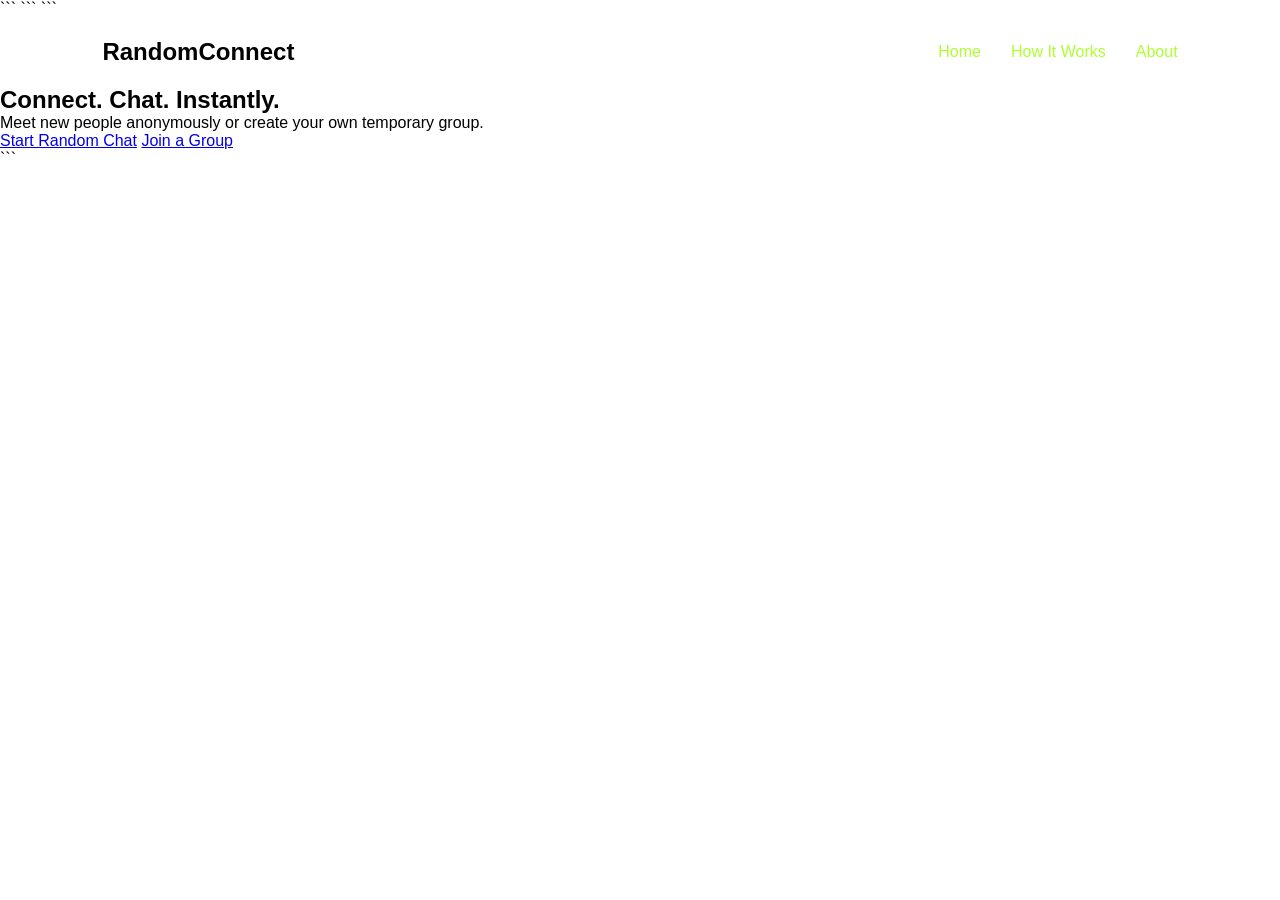
==== index.html @ 2198fdee "Add landing page structure" ====
<!DOCTYPE html>

<html lang="en">
<head>
    <meta charset="UTF-8">
    <meta name="viewport" content="width=device-width, initial-scale=1.0">

```
<title>RandomConnect</title>

<link rel="stylesheet" href="style.css">
```

</head>

<body>

```
<header>
    <nav>
        <div class="logo">RandomConnect</div>

        <ul>
            <li><a href="#">Home</a></li>
            <li><a href="#">How It Works</a></li>
            <li><a href="#">About</a></li>
        </ul>
    </nav>
</header>

<main>
    <section class="hero">
        <div class="hero-content">
            <h1>Connect. Chat. Instantly.</h1>

            <p>
                Meet new people anonymously or create your own temporary group.
            </p>

            <div class="hero-buttons">
                <a href="#" class="btn">Start Random Chat</a>
                <a href="#" class="btn primary">Join a Group</a>
            </div>
        </div>
    </section>
</main>

<script src="script.js"></script>
```

</body>
</html>
---- style.css ----
*{
    margin: 0;
    padding: 0;
    box-sizing: border-box;
}

body{
    font-family: Arial, sans-serif;
}

nav {
    display: flex;
    justify-content: space-between;
    align-items: center;
    padding: 20px 8%;
}

nav ul {
    display: flex;
    list-style: none;
    gap: 30px;
}
nav ul li a {
    text-decoration: none;
    color: greenyellow;
}

.logo {
    font-size: 24px;
    font-weight: bold;
}
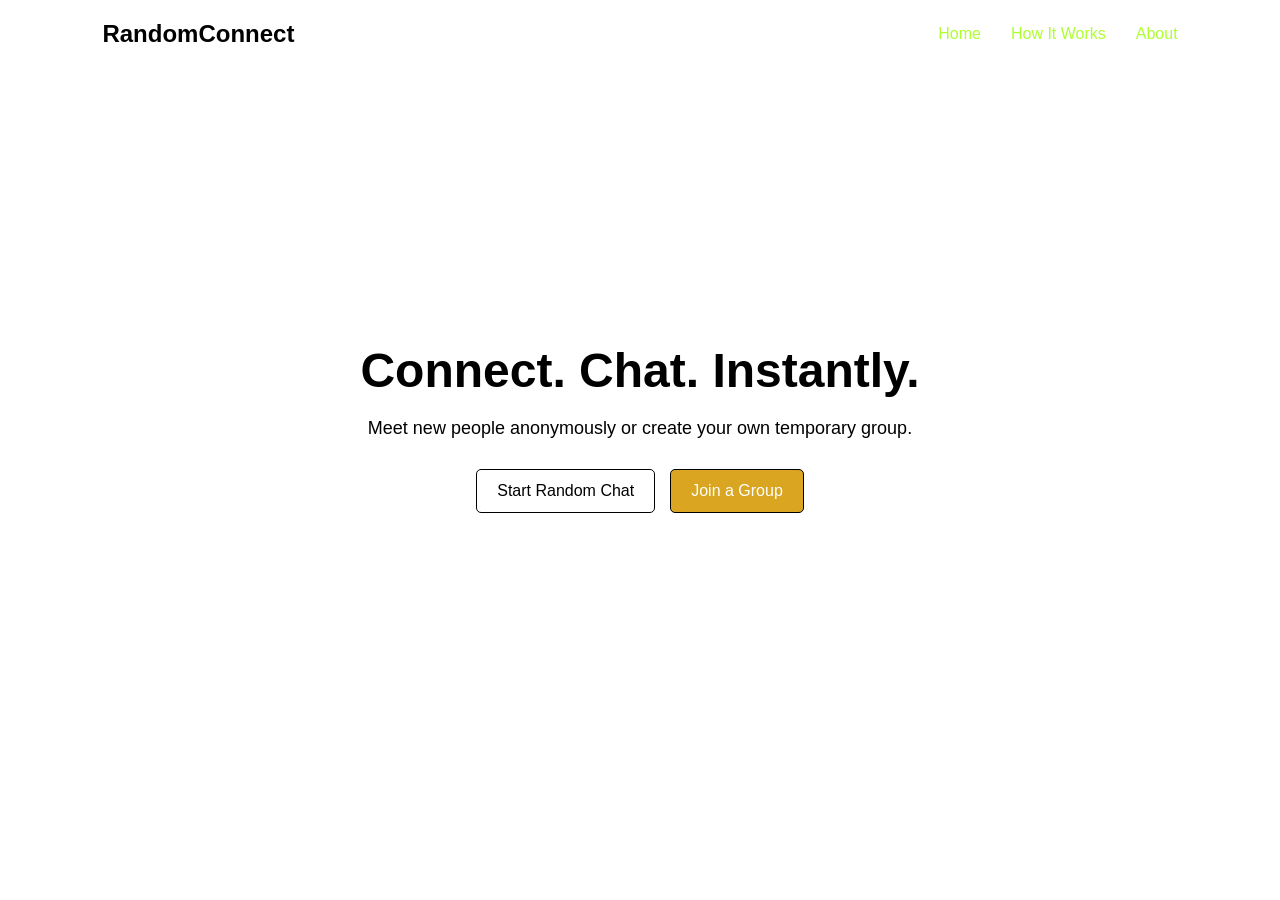
==== commit 354ade4b: "Style navigation and hero section" ====
--- a/index.html
+++ b/index.html
@@ -5,17 +5,16 @@
     <meta charset="UTF-8">
     <meta name="viewport" content="width=device-width, initial-scale=1.0">
 
-```
 <title>RandomConnect</title>
 
 <link rel="stylesheet" href="style.css">
-```
+
 
 </head>
 
 <body>
 
-```
+
 <header>
     <nav>
         <div class="logo">RandomConnect</div>
@@ -46,7 +45,6 @@
 </main>
 
 <script src="script.js"></script>
-```
 
 </body>
 </html>
--- a/style.css
+++ b/style.css
@@ -28,4 +28,35 @@
 .logo {
     font-size: 24px;
     font-weight: bold;
-}+}
+.hero {
+    min-height: 80vh;
+    display: flex;
+    justify-content: center;
+    align-items: center;
+    text-align: center;
+}
+.hero-content h1 {
+    font-size: 48px;
+    margin-bottom: 20px;
+}
+.hero-content p {
+    font-size: 18px;
+    margin-bottom: 30px;
+}
+.hero-buttons {
+    display: flex;
+    justify-content: center;
+    gap: 15px;
+}
+.btn {
+    text-decoration: none;
+    padding: 12px 20px;
+    border-radius: 5px;
+    color: black;
+    border: 1px solid black;
+}
+.primary {
+    background-color: goldenrod;
+    color: white;
+}
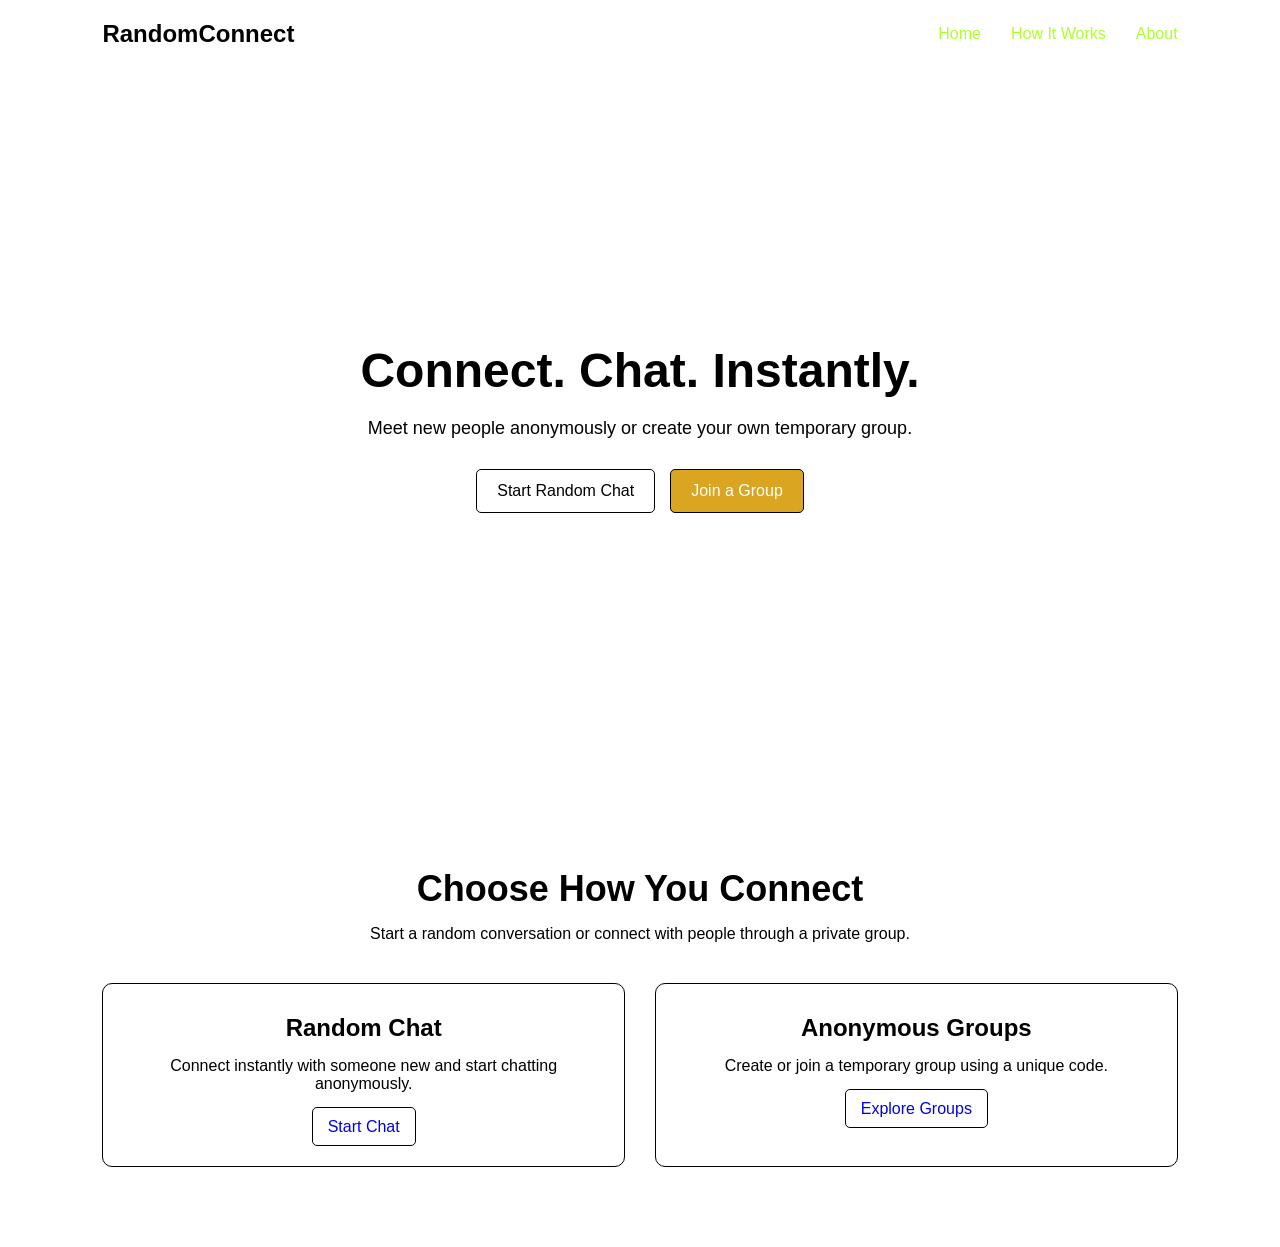
==== commit 16a0a044: "Add connection options section" ====
--- a/index.html
+++ b/index.html
@@ -42,6 +42,39 @@
             </div>
         </div>
     </section>
+    <section class="connection">
+    <div class="connection-content">
+        <h2>Choose How You Connect</h2>
+
+        <p>
+            Start a random conversation or connect with people through a private group.
+        </p>
+
+        <div class="connection-options">
+
+            <div class="option">
+                <h3>Random Chat</h3>
+
+                <p>
+                    Connect instantly with someone new and start chatting anonymously.
+                </p>
+
+                <a href="#">Start Chat</a>
+            </div>
+
+            <div class="option">
+                <h3>Anonymous Groups</h3>
+
+                <p>
+                    Create or join a temporary group using a unique code.
+                </p>
+
+                <a href="#">Explore Groups</a>
+            </div>
+
+        </div>
+    </div>
+</section>
 </main>
 
 <script src="script.js"></script>
--- a/style.css
+++ b/style.css
@@ -60,3 +60,41 @@
     background-color: goldenrod;
     color: white;
 }
+.connection {
+    padding: 80px 8%;
+    text-align: center;
+}
+.connection-content h2 {
+    font-size: 36px;
+    margin-bottom: 15px;
+}
+.connection-content > p {
+    margin-bottom: 40px;
+}
+.connection-options {
+    display: flex;
+    justify-content: center;
+    gap: 30px;
+}
+.option {
+    flex: 1;
+    padding: 30px;
+    border: 1px solid black;
+    border-radius: 10px;
+}
+.option h3 {
+    font-size: 24px;
+    margin-bottom: 15px;
+}
+.option p {
+    margin-bottom: 25px;
+}
+.option a {
+    text-decoration: none;
+}
+.option a {
+    text-decoration: none;
+    border: 1px solid black;
+    padding: 10px 15px;
+    border-radius: 5px;
+}
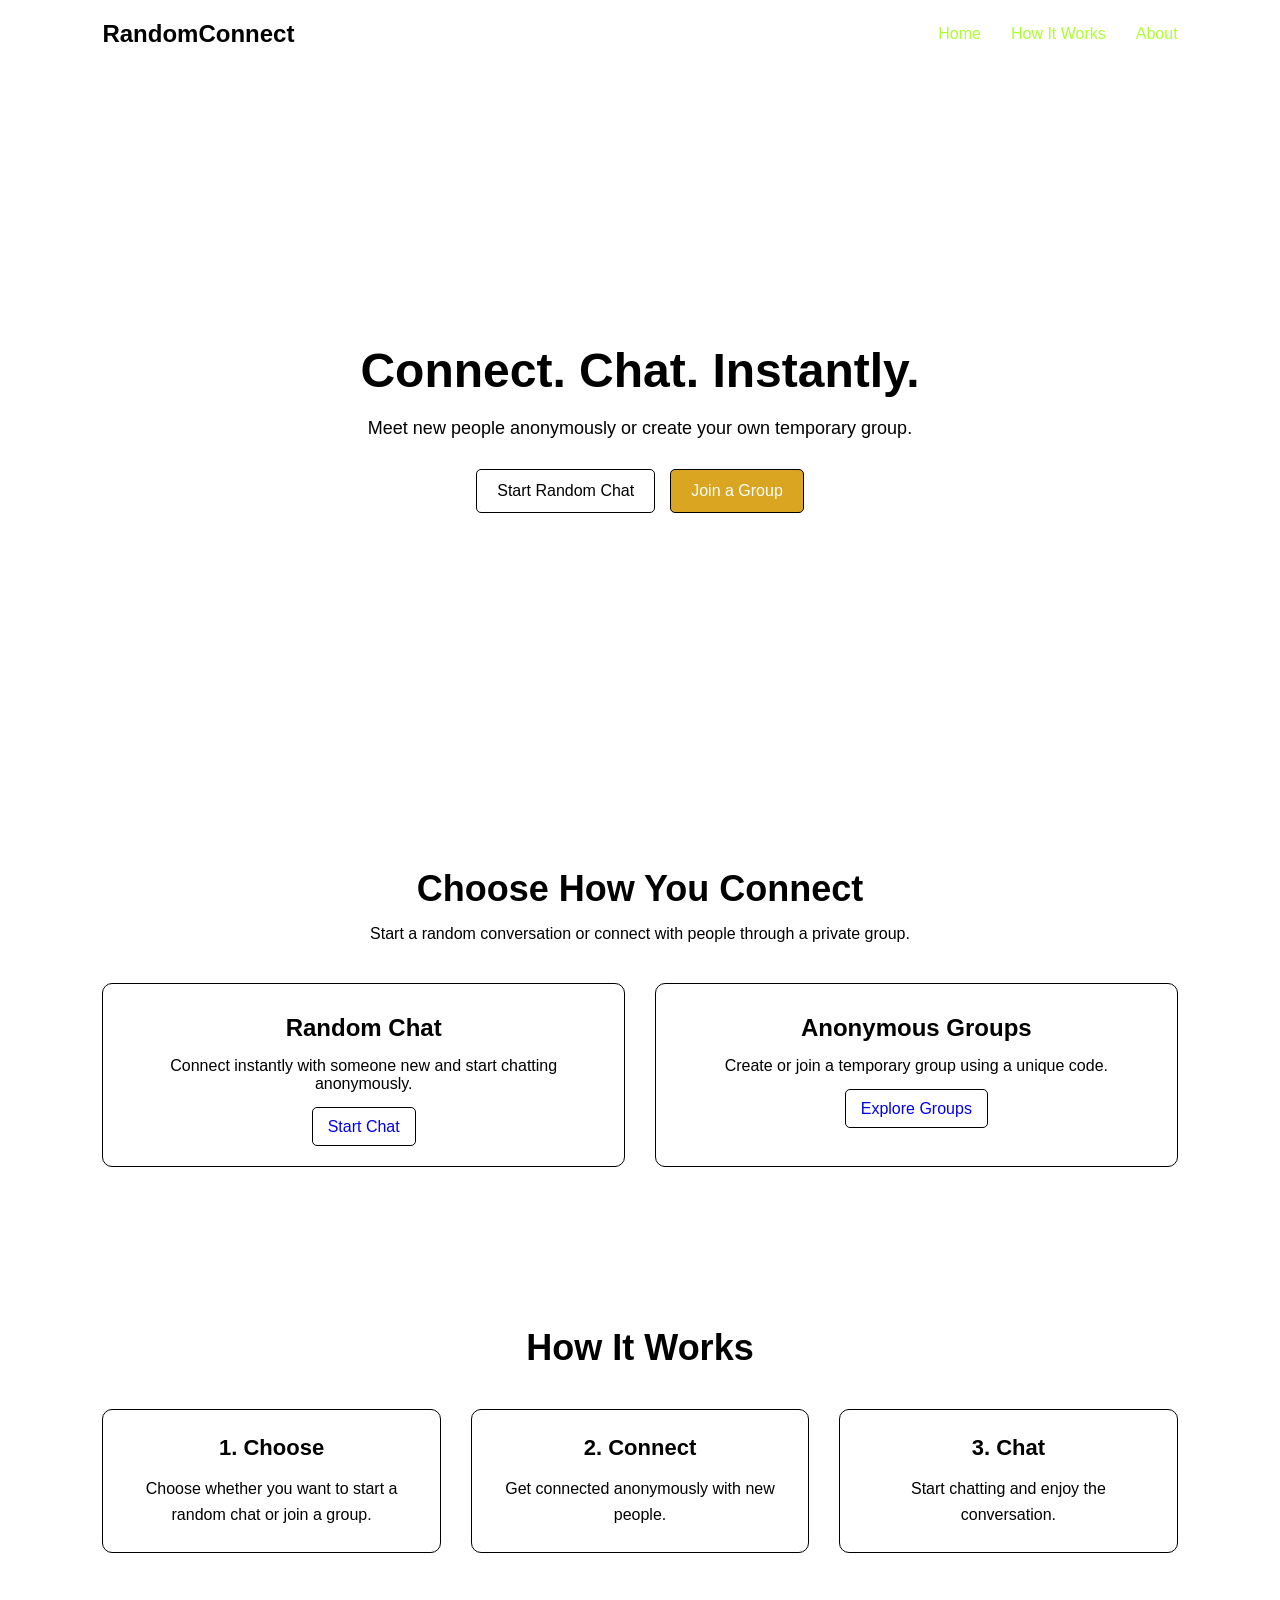
==== commit debba65a: "Add how it works section" ====
--- a/index.html
+++ b/index.html
@@ -75,6 +75,30 @@
         </div>
     </div>
 </section>
+<section class="how-it-works">
+    <div class="how-content">
+        <h2>How It Works</h2>
+
+        <div class="steps">
+
+            <div class="step">
+                <h3>1. Choose</h3>
+                <p>Choose whether you want to start a random chat or join a group.</p>
+            </div>
+
+            <div class="step">
+                <h3>2. Connect</h3>
+                <p>Get connected anonymously with new people.</p>
+            </div>
+
+            <div class="step">
+                <h3>3. Chat</h3>
+                <p>Start chatting and enjoy the conversation.</p>
+            </div>
+
+        </div>
+    </div>
+</section>
 </main>
 
 <script src="script.js"></script>
--- a/style.css
+++ b/style.css
@@ -98,3 +98,33 @@
     padding: 10px 15px;
     border-radius: 5px;
 }
+.how-it-works {
+    padding: 80px 8%;
+    text-align: center;
+}
+
+.how-content h2 {
+    font-size: 36px;
+    margin-bottom: 40px;
+}
+.steps {
+    display: flex;
+    justify-content: center;
+    gap: 30px;
+}
+.step {
+    flex: 1;
+}
+.step h3 {
+    font-size: 22px;
+    margin-bottom: 15px;
+}
+.step p {
+    line-height: 1.6;
+}
+.step {
+    flex: 1;
+    padding: 25px;
+    border: 1px solid black;
+    border-radius: 10px;
+}
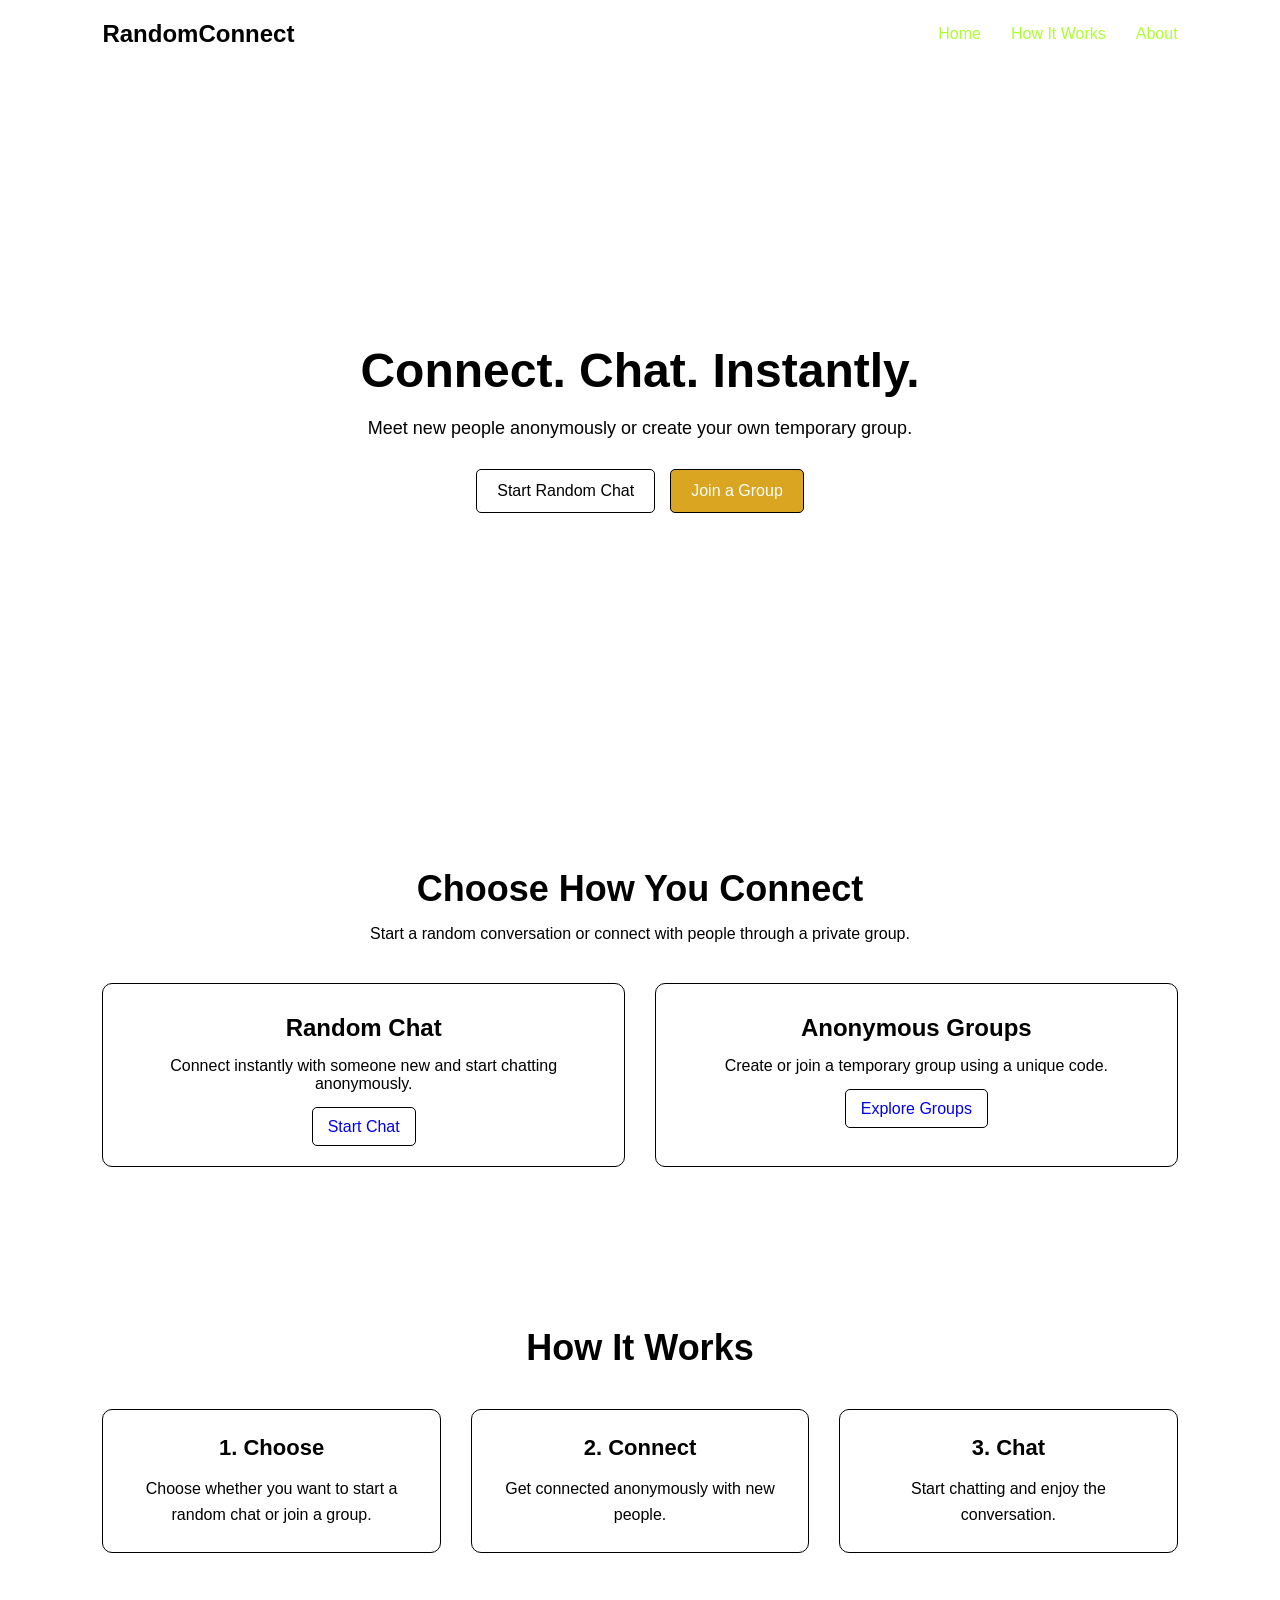
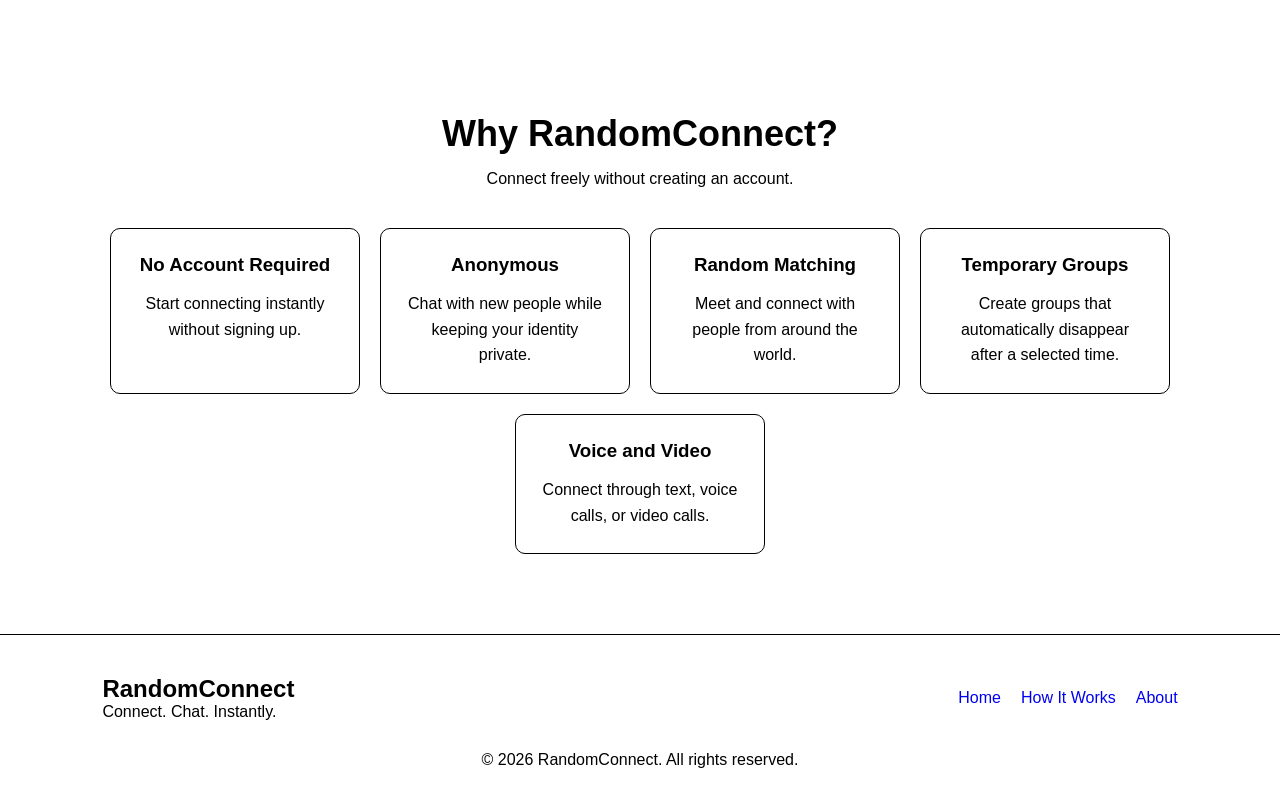
==== commit d6fcbbec: "Complete landing page sections and footer" ====
--- a/index.html
+++ b/index.html
@@ -99,7 +99,64 @@
         </div>
     </div>
 </section>
+<section class="features">
+    <div class="features-content">
+        <h2>Why RandomConnect?</h2>
+
+        <p>
+            Connect freely without creating an account.
+        </p>
+
+        <div class="feature-list">
+
+            <div class="feature">
+                <h3>No Account Required</h3>
+                <p>Start connecting instantly without signing up.</p>
+            </div>
+
+            <div class="feature">
+                <h3>Anonymous</h3>
+                <p>Chat with new people while keeping your identity private.</p>
+            </div>
+
+            <div class="feature">
+                <h3>Random Matching</h3>
+                <p>Meet and connect with people from around the world.</p>
+            </div>
+
+            <div class="feature">
+                <h3>Temporary Groups</h3>
+                <p>Create groups that automatically disappear after a selected time.</p>
+            </div>
+
+            <div class="feature">
+                <h3>Voice and Video</h3>
+                <p>Connect through text, voice calls, or video calls.</p>
+            </div>
+
+        </div>
+    </div>
+</section>
 </main>
+
+<footer>
+    <div class="footer-content">
+        <div class="footer-logo">
+            <h2>RandomConnect</h2>
+            <p>Connect. Chat. Instantly.</p>
+        </div>
+
+        <div class="footer-links">
+            <a href="#">Home</a>
+            <a href="#">How It Works</a>
+            <a href="#">About</a>
+        </div>
+    </div>
+
+    <p class="copyright">
+        © 2026 RandomConnect. All rights reserved.
+    </p>
+</footer>
 
 <script src="script.js"></script>
 
--- a/style.css
+++ b/style.css
@@ -128,3 +128,55 @@
     border: 1px solid black;
     border-radius: 10px;
 }
+.features {
+    padding: 80px 8%;
+    text-align: center;
+}
+.features-content h2 {
+    font-size: 36px;
+    margin-bottom: 15px;
+}
+
+.features-content > p {
+    margin-bottom: 40px;
+}
+.feature-list {
+    display: flex;
+    justify-content: center;
+    gap: 20px;
+    flex-wrap: wrap;
+}
+.feature {
+    width: 250px;
+    padding: 25px;
+    border: 1px solid black;
+    border-radius: 10px;
+}
+.feature h3 {
+    margin-bottom: 15px;
+}
+.feature p {
+    line-height: 1.6;
+}
+
+footer {
+    padding: 40px 8%;
+    border-top: 1px solid black;
+}
+.footer-content {
+    display: flex;
+    justify-content: space-between;
+    align-items: center;
+}
+.footer-links {
+    display: flex;
+    gap: 20px;
+}
+
+.footer-links a {
+    text-decoration: none;
+}
+.copyright {
+    text-align: center;
+    margin-top: 30px;
+}
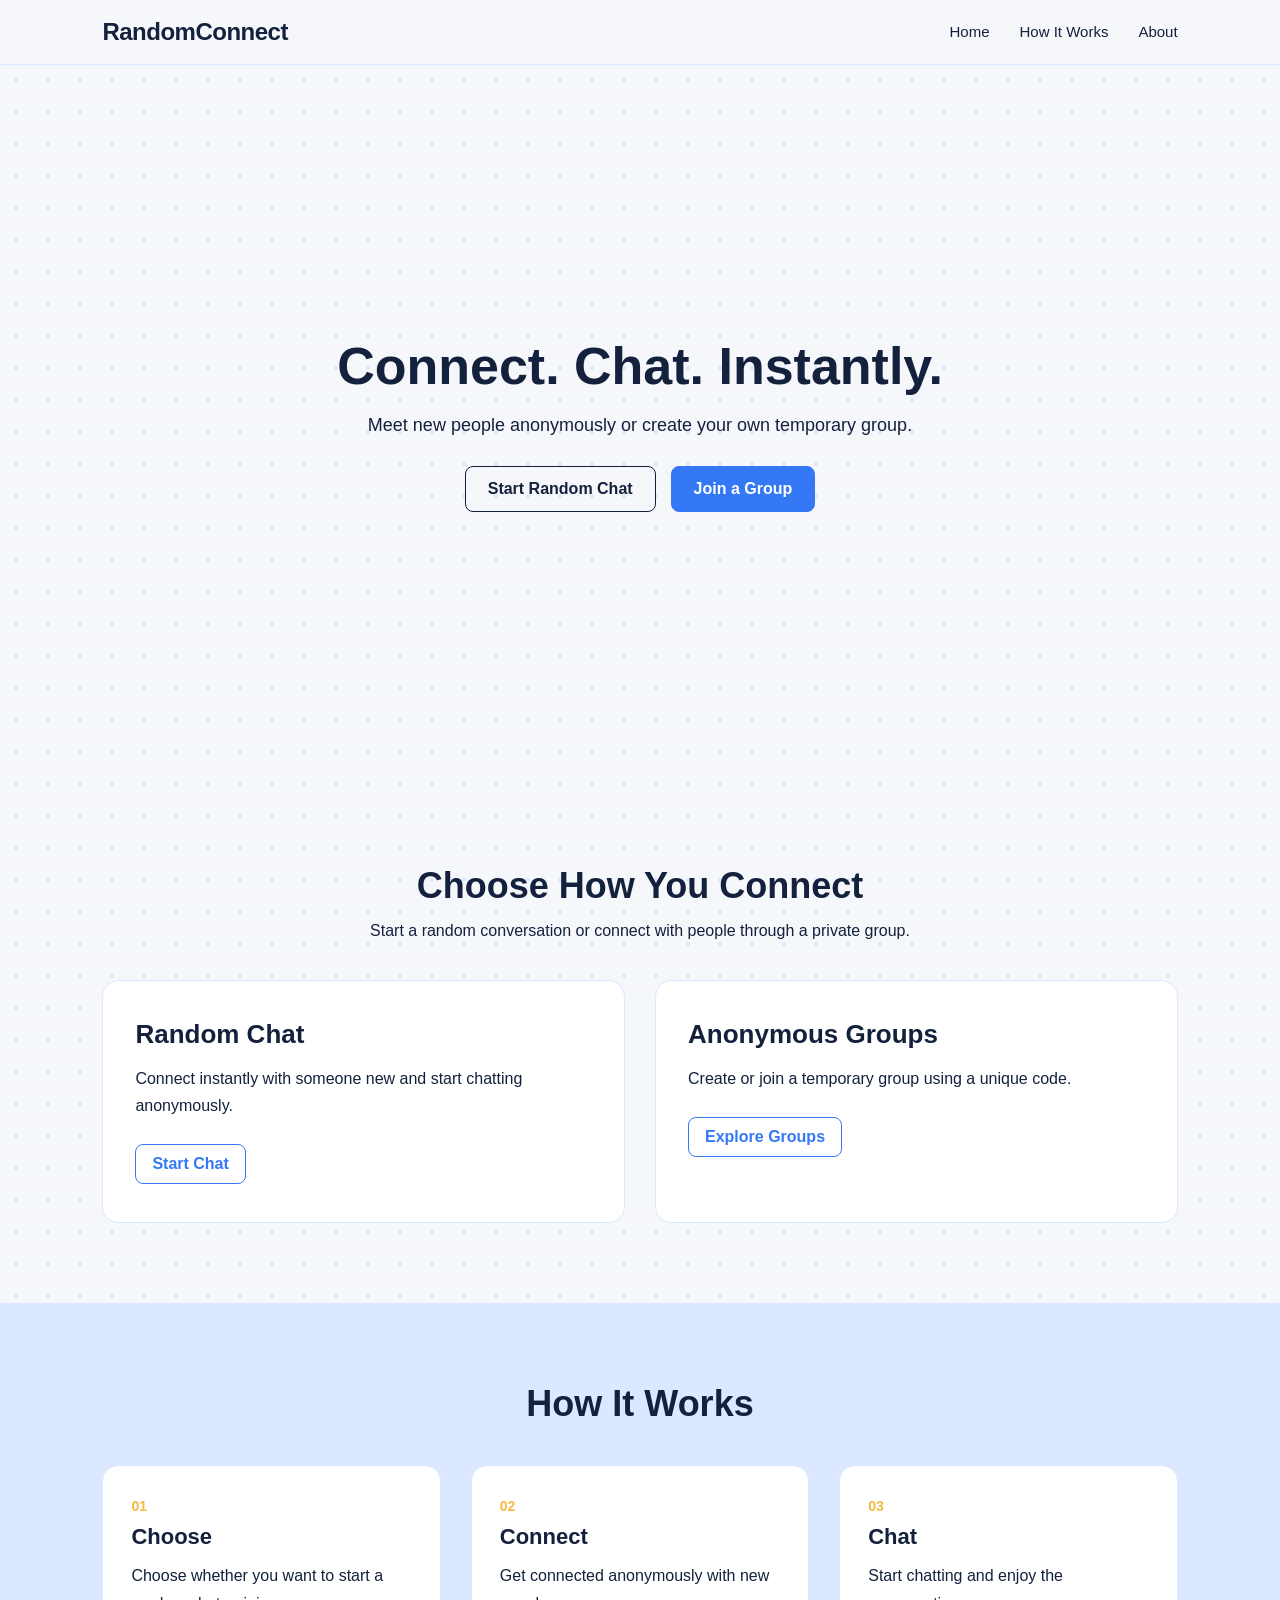
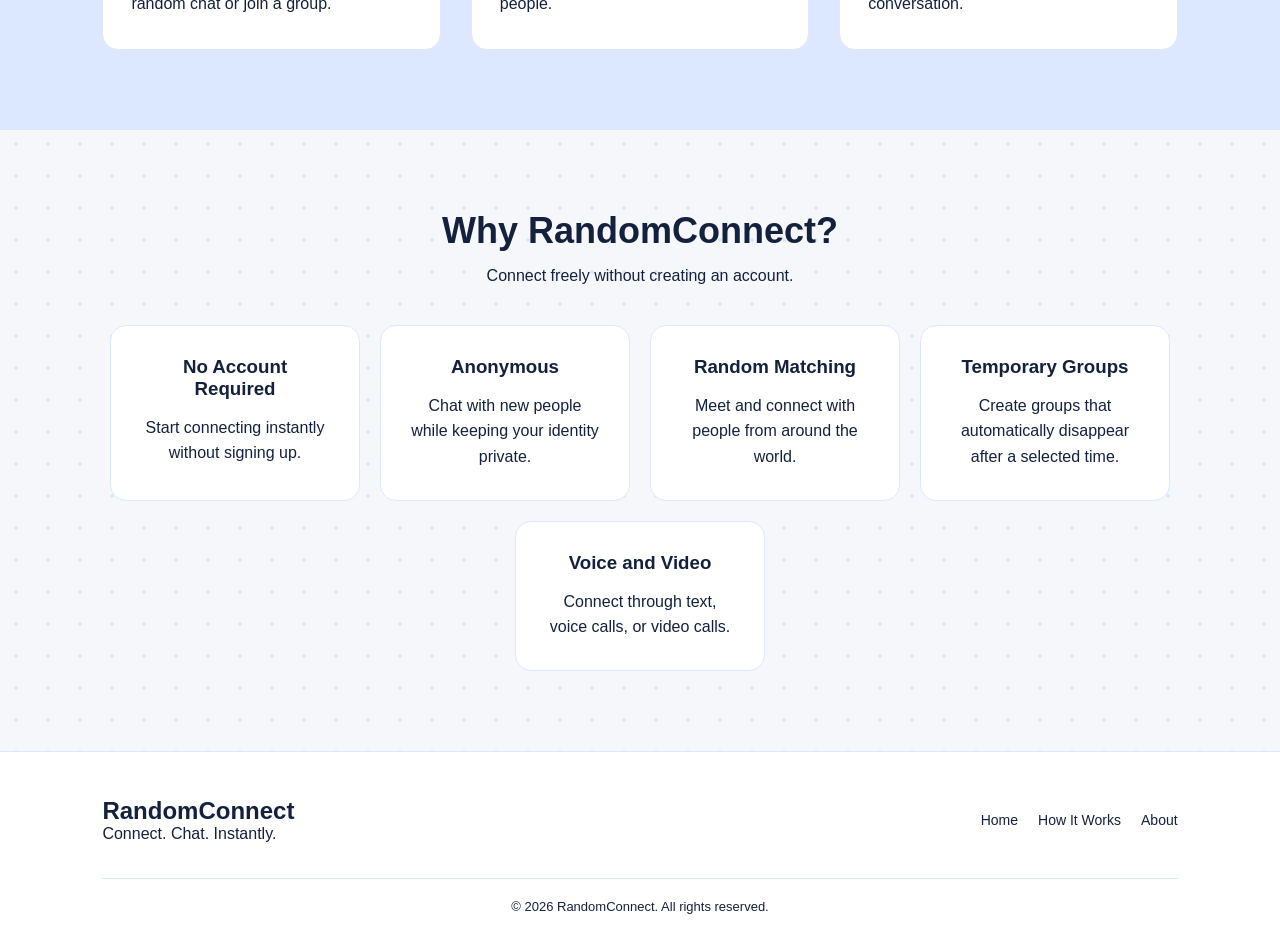
==== commit 40416aa2: "Improve landing page design and responsiveness" ====
--- a/index.html
+++ b/index.html
@@ -82,17 +82,26 @@
         <div class="steps">
 
             <div class="step">
-                <h3>1. Choose</h3>
+                <h3>
+                    <span class="step-number">01</span>
+                    Choose
+                </h3>
                 <p>Choose whether you want to start a random chat or join a group.</p>
             </div>
 
             <div class="step">
-                <h3>2. Connect</h3>
+                <h3>
+                    <span class="step-number">02</span>
+                    Connect
+                </h3>
                 <p>Get connected anonymously with new people.</p>
             </div>
 
             <div class="step">
-                <h3>3. Chat</h3>
+                <h3>
+                    <span class="step-number">03</span>
+                    Chat
+                </h3>   
                 <p>Start chatting and enjoy the conversation.</p>
             </div>
 
--- a/style.css
+++ b/style.css
@@ -1,18 +1,47 @@
+:root {
+    --background: #F6F7FB;
+    --dark: #14213D;
+
+    --primary: #3478F6;
+    --secondary: #DCE8FF;
+
+    --accent: #F4B942;
+}
 *{
     margin: 0;
     padding: 0;
     box-sizing: border-box;
 }
-
-body{
+html,
+body {
+    width: 100%;
+    overflow-x: hidden;
+}
+
+body {
     font-family: Arial, sans-serif;
-}
-
+    color: var(--dark);
+
+    background-color: var(--background);
+
+    background-image:
+        radial-gradient(
+            circle,
+            var(--secondary) 2px,
+            transparent 2px
+        );
+
+    background-size: 32px 32px;
+}
 nav {
     display: flex;
     justify-content: space-between;
     align-items: center;
-    padding: 20px 8%;
+
+    padding: 18px 8%;
+
+    max-width: 1400px;
+    margin: auto;
 }
 
 nav ul {
@@ -22,23 +51,67 @@
 }
 nav ul li a {
     text-decoration: none;
-    color: greenyellow;
+    color: var(--dark);
+
+    font-size: 15px;
+    font-weight: 500;
+
+    position: relative;
+}
+nav ul li a::after {
+    content: "";
+
+    position: absolute;
+
+    width: 0;
+    height: 2px;
+
+    background-color: var(--primary);
+
+    left: 0;
+    bottom: -6px;
+
+    transition: width 0.3s ease;
+}
+
+nav ul li a:hover::after {
+    width: 100%;
+}
+header {
+    background-color: var(--background);
+    border-bottom: 1px solid var(--secondary);
 }
 
 .logo {
     font-size: 24px;
-    font-weight: bold;
+    font-weight: 700;
+    color: var(--dark);
+
+    letter-spacing: -0.5px;
 }
 .hero {
     min-height: 80vh;
+
     display: flex;
     justify-content: center;
     align-items: center;
+
     text-align: center;
+
+    padding: 60px 8%;
+
+    position: relative;
+}
+
+.hero-content {
+    max-width: 700px;
+    position: relative;
+    z-index: 1;
 }
 .hero-content h1 {
-    font-size: 48px;
+    font-size: 52px;
     margin-bottom: 20px;
+    line-height: 1.1;
 }
 .hero-content p {
     font-size: 18px;
@@ -51,14 +124,26 @@
 }
 .btn {
     text-decoration: none;
-    padding: 12px 20px;
-    border-radius: 5px;
-    color: black;
-    border: 1px solid black;
+    padding: 13px 22px;
+    border-radius: 8px;
+
+    color: var(--dark);
+    border: 1px solid var(--dark);
+
+    font-weight: 600;
+}
+.btn:hover {
+    background-color: var(--dark);
+    color: white;
 }
 .primary {
-    background-color: goldenrod;
+    background-color: var(--primary);
     color: white;
+    border-color: var(--primary);
+}
+.primary:hover {
+    background-color: var(--dark);
+    border-color: var(--dark);
 }
 .connection {
     padding: 80px 8%;
@@ -78,29 +163,50 @@
 }
 .option {
     flex: 1;
-    padding: 30px;
-    border: 1px solid black;
-    border-radius: 10px;
+    padding: 38px 32px;
+
+    background-color: white;
+
+    border: 1px solid var(--secondary);
+    border-radius: 16px;
+
+    text-align: left;
+}   
+.option:hover {
+    border-color: var(--primary);
+    transform: translateY(-4px);
 }
 .option h3 {
-    font-size: 24px;
+    font-size: 26px;
     margin-bottom: 15px;
+    color: var(--dark);
 }
 .option p {
     margin-bottom: 25px;
+    line-height: 1.7;
 }
 .option a {
     text-decoration: none;
-}
-.option a {
-    text-decoration: none;
-    border: 1px solid black;
-    padding: 10px 15px;
-    border-radius: 5px;
+
+    display: inline-block;
+
+    padding: 10px 16px;
+
+    color: var(--primary);
+
+    border: 1px solid var(--primary);
+    border-radius: 8px;
+
+    font-weight: 600;
+}
+.option a:hover {
+    background-color: var(--primary);
+    color: white;
 }
 .how-it-works {
     padding: 80px 8%;
     text-align: center;
+    background-color: var(--secondary);
 }
 
 .how-content h2 {
@@ -114,20 +220,42 @@
 }
 .step {
     flex: 1;
+    padding: 32px 28px;
+
+    background-color: white;
+
+    border: 1px solid var(--secondary);
+    border-radius: 16px;
+
+    text-align: left;
+}
+.step:hover {
+    border-color: var(--primary);
+    transform: translateY(-4px);
 }
 .step h3 {
     font-size: 22px;
-    margin-bottom: 15px;
-}
+    margin-bottom: 12px;
+    color: var(--dark);
+}
+
+.step-number {
+    display: block;
+
+    color: var(--accent);
+
+    font-size: 14px;
+    font-weight: 700;
+
+    margin-bottom: 10px;
+}
+
+
 .step p {
-    line-height: 1.6;
-}
-.step {
-    flex: 1;
-    padding: 25px;
-    border: 1px solid black;
-    border-radius: 10px;
-}
+    line-height: 1.7;
+    color: var(--dark);
+}
+
 .features {
     padding: 80px 8%;
     text-align: center;
@@ -148,25 +276,40 @@
 }
 .feature {
     width: 250px;
-    padding: 25px;
-    border: 1px solid black;
-    border-radius: 10px;
+    padding: 30px;
+
+    background-color: white;
+
+    border: 1px solid var(--secondary);
+    border-radius: 16px;
 }
 .feature h3 {
     margin-bottom: 15px;
+    color: var(--dark);
 }
 .feature p {
     line-height: 1.6;
+    color: var(--dark);
+}
+.feature:hover {
+    border-color: var(--primary);
+    transform: translateY(-4px);
 }
 
 footer {
-    padding: 40px 8%;
-    border-top: 1px solid black;
+    padding: 45px 8% 30px;
+
+    background-color: white;
+
+    border-top: 1px solid var(--secondary);
 }
 .footer-content {
     display: flex;
     justify-content: space-between;
     align-items: center;
+
+    max-width: 1400px;
+    margin: auto;
 }
 .footer-links {
     display: flex;
@@ -175,8 +318,196 @@
 
 .footer-links a {
     text-decoration: none;
+
+    color: var(--dark);
+
+    font-size: 14px;
+    font-weight: 500;
+
+    transition: color 0.3s ease;
+}
+.footer-links a:hover {
+    color: var(--primary);
 }
 .copyright {
     text-align: center;
-    margin-top: 30px;
-}
+
+    margin-top: 35px;
+    padding-top: 20px;
+
+    border-top: 1px solid var(--secondary);
+
+    font-size: 13px;
+}
+.btn,
+.option,
+.step,
+.feature,
+.option a,
+.footer-links a {
+    transition: 
+        background-color 0.3s ease,
+        color 0.3s ease,
+        border-color 0.3s ease,
+        transform 0.3s ease,
+        box-shadow 0.3s ease;
+}
+
+@media (max-width: 768px) {
+    section {
+        padding-left: 24px;
+        padding-right: 24px;
+    }
+
+    nav {
+        flex-direction: column;
+        gap: 14px;
+        padding: 18px 24px;
+    }
+
+    nav ul {
+        gap: 18px;
+        justify-content: center;
+        flex-wrap: wrap;
+    }
+    .hero {
+        min-height: 620px;
+        padding: 60px 24px;
+    }
+
+    .hero-content {
+        width: 100%;
+    }
+    .hero-content h1 {
+        font-size: 38px;
+        line-height: 1.15;
+    }
+    .hero-content p {
+        font-size: 16px;
+    }
+    .hero-buttons {
+        flex-direction: column;
+        align-items: center;
+    }
+    .hero-buttons .btn {
+        width: 100%;
+        max-width: 280px;
+    }
+    /* Connection Section */
+
+    .connection {
+        padding: 60px 8%;
+    }
+
+    .connection-content h2 {
+        font-size: 30px;
+    }
+
+    .connection-options {
+        flex-direction: column;
+        gap: 20px;
+    }
+
+    .option {
+        padding: 28px 22px;
+    }
+
+    /* How It Works Section */
+
+    .how-it-works {
+        padding: 60px 8%;
+    }
+
+    .how-content h2 {
+        font-size: 30px;
+        margin-bottom: 30px;
+    }
+
+    .steps {
+        flex-direction: column;
+        gap: 20px;
+    }
+
+
+    .step {
+        padding: 28px 22px;
+    }
+
+    /* Features Section */
+
+    .features {
+        padding: 60px 8%;
+    }
+
+    .features-content h2 {
+        font-size: 30px;
+    }
+
+    .feature-list {
+        gap: 15px;
+    }
+
+    .feature {
+        padding: 28px 22px;
+    }
+
+    /* Footer */
+
+    .footer-content {
+        flex-direction: column;
+        text-align: center;
+        gap: 25px;
+    }
+
+    .footer-links {
+        justify-content: center;
+        flex-wrap: wrap;
+    }
+
+    .option,
+    .step,
+    .feature {
+        width: 100%;
+        max-width: 100%;
+    }
+    .connection-options,
+    .steps,
+    .feature-list {
+        width: 100%;
+    }
+}
+@media (max-width: 480px) {
+
+    nav ul {
+        gap: 14px;
+    }
+
+    nav ul li a {
+        font-size: 14px;
+    }
+
+    .logo {
+        font-size: 22px;
+    }
+
+    .hero-content h1 {
+        font-size: 34px;
+    }
+
+    .hero-content p {
+        font-size: 16px;
+        line-height: 1.6;
+    }
+
+    .hero-buttons .btn {
+        max-width: 100%;
+    }
+
+    .connection-content h2,
+    .how-content h2,
+    .features-content h2 {
+        font-size: 28px;
+    }
+
+}
+
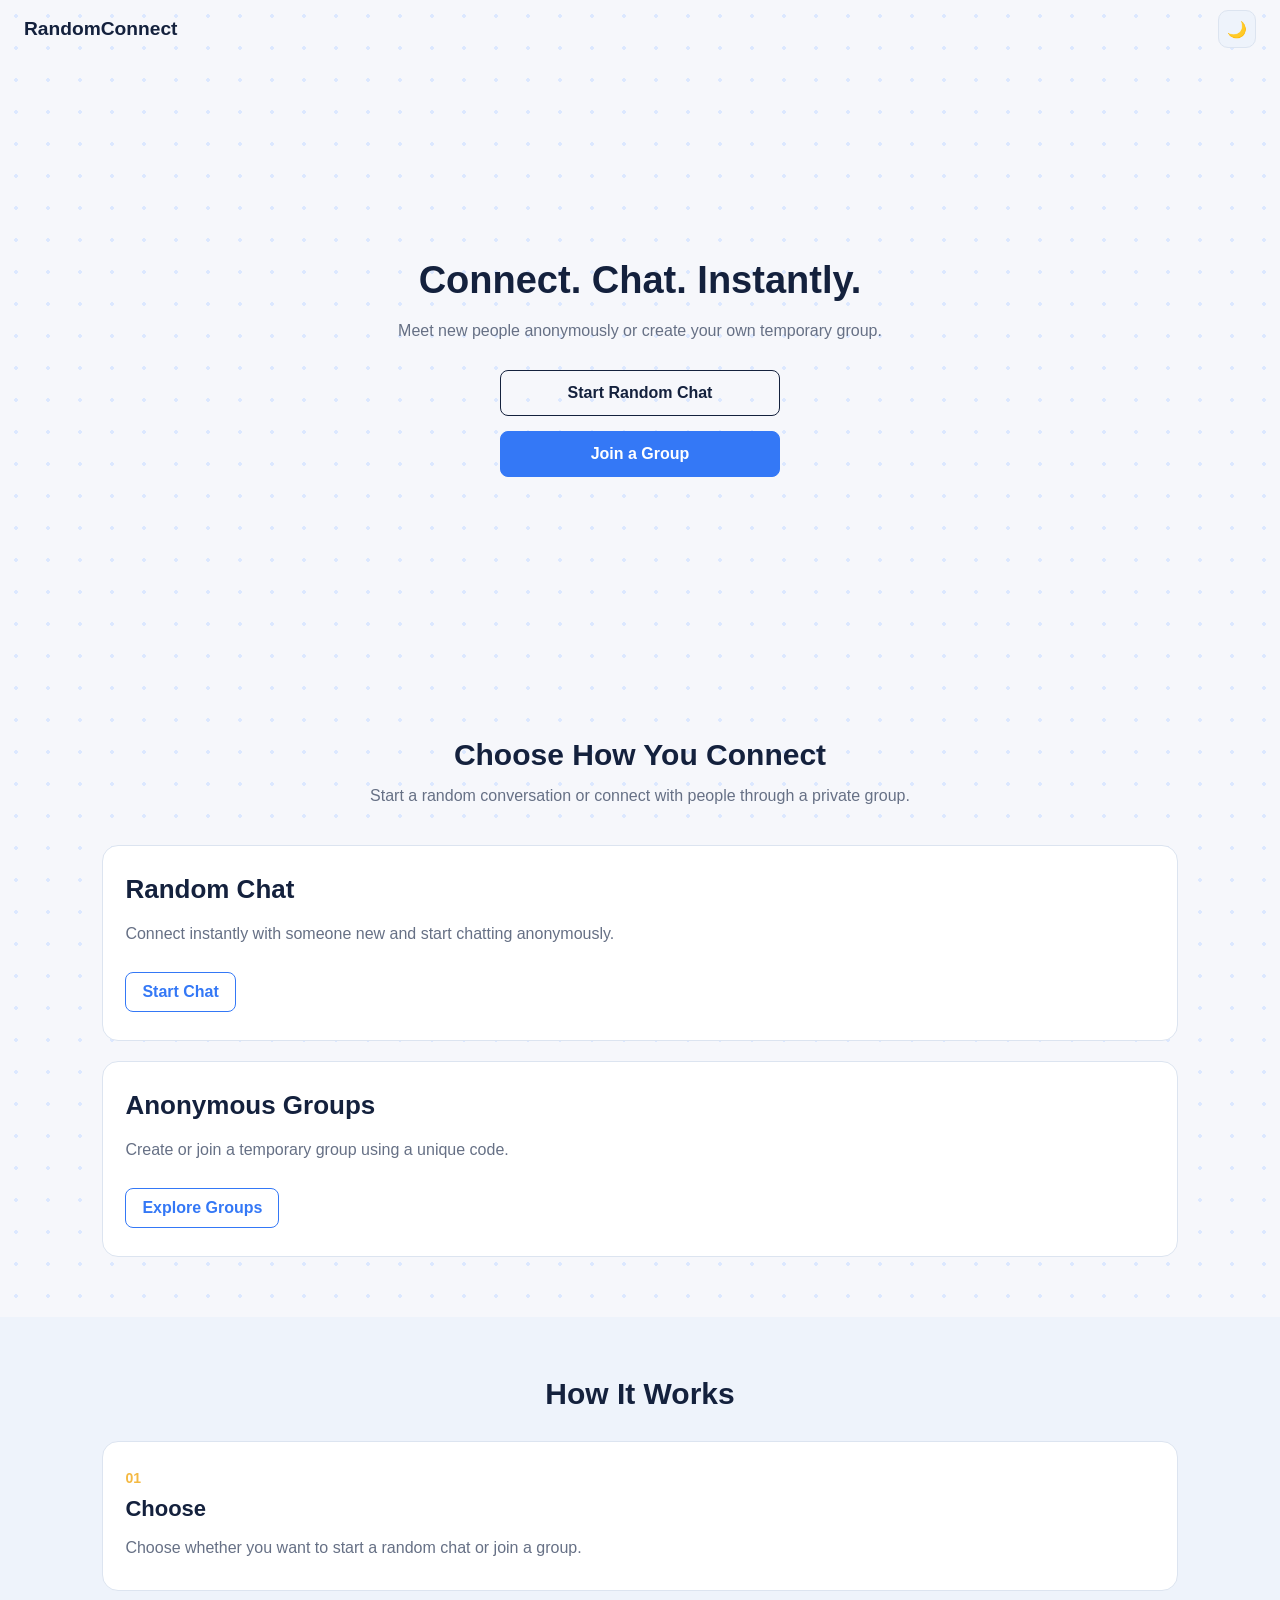
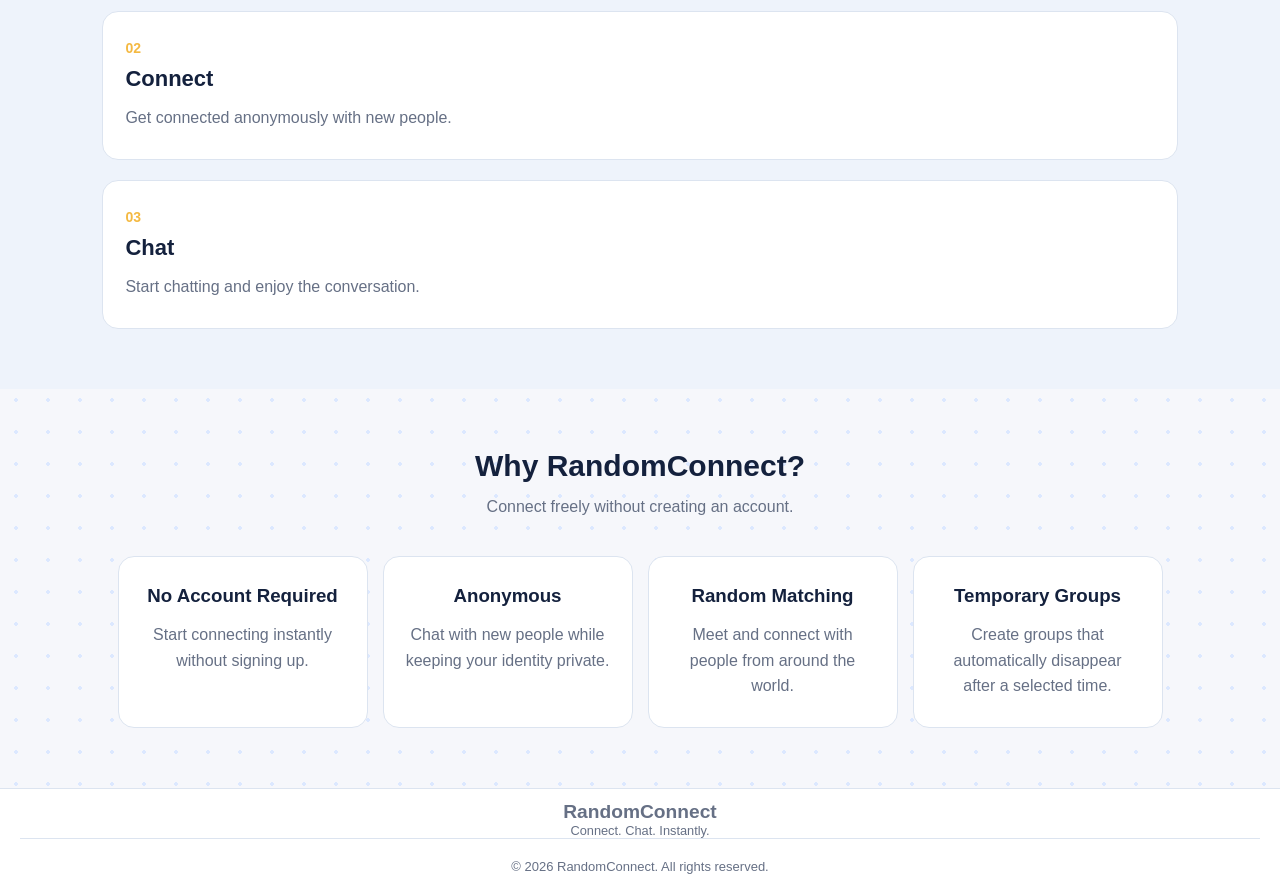
==== commit 325944dd: "Refactor frontend UI and group chat" ====
--- a/index.html
+++ b/index.html
@@ -7,7 +7,10 @@
 
 <title>RandomConnect</title>
 
-<link rel="stylesheet" href="style.css">
+<link rel="stylesheet" href="css/global.css">
+<link rel="stylesheet" href="css/top-bar.css">
+<link rel="stylesheet" href="css/home.css">
+<link rel="stylesheet" href="css/responsive.css">
 
 
 </head>
@@ -15,16 +18,16 @@
 <body>
 
 
-<header>
-    <nav>
-        <div class="logo">RandomConnect</div>
-
-        <ul>
-            <li><a href="#">Home</a></li>
-            <li><a href="#">How It Works</a></li>
-            <li><a href="#">About</a></li>
-        </ul>
-    </nav>
+<header class="top-bar">
+    <a href="index.html" class="logo">RandomConnect</a>
+    <button
+        id="theme-toggle"
+        class="theme-toggle"
+        type="button"
+        aria-label="Toggle theme"
+    >
+        🌙 
+    </button>
 </header>
 
 <main>
@@ -37,8 +40,9 @@
             </p>
 
             <div class="hero-buttons">
-                <a href="#" class="btn">Start Random Chat</a>
-                <a href="#" class="btn primary">Join a Group</a>
+                <a href="random-chat.html" class="btn">Start Random Chat</a>
+
+                <a href="group.html" class="btn primary">Join a Group</a>
             </div>
         </div>
     </section>
@@ -59,7 +63,7 @@
                     Connect instantly with someone new and start chatting anonymously.
                 </p>
 
-                <a href="#">Start Chat</a>
+                <a href="random-chat.html">Start Chat</a>
             </div>
 
             <div class="option">
@@ -69,7 +73,7 @@
                     Create or join a temporary group using a unique code.
                 </p>
 
-                <a href="#">Explore Groups</a>
+                <a href="group.html">Explore Groups</a>
             </div>
 
         </div>
@@ -138,27 +142,16 @@
                 <p>Create groups that automatically disappear after a selected time.</p>
             </div>
 
-            <div class="feature">
-                <h3>Voice and Video</h3>
-                <p>Connect through text, voice calls, or video calls.</p>
-            </div>
-
         </div>
     </div>
 </section>
 </main>
 
-<footer>
+<footer class="site-footer">
     <div class="footer-content">
         <div class="footer-logo">
             <h2>RandomConnect</h2>
             <p>Connect. Chat. Instantly.</p>
-        </div>
-
-        <div class="footer-links">
-            <a href="#">Home</a>
-            <a href="#">How It Works</a>
-            <a href="#">About</a>
         </div>
     </div>
 
@@ -167,7 +160,9 @@
     </p>
 </footer>
 
-<script src="script.js"></script>
+<script src="js/config.js"></script>
+<script src="js/common.js"></script>
+<script src="js/theme.js"></script>
 
 </body>
 </html>
--- a/css/global.css
+++ b/css/global.css
@@ -0,0 +1,128 @@
+:root {
+    --background: #f6f7fb;
+    --surface: #ffffff;
+    --surface-2: #eef3fb;
+    --dark: #14213d;
+    --text: #14213d;
+    --muted: #667085;
+
+    --primary: #3478f6;
+    --primary-dark: #2563d8;
+
+    --secondary: #dce8ff;
+    --accent: #f4b942;
+
+    --border: #dce4f0;
+
+    --danger: #ef4444;
+}
+
+
+body.dark {
+    --background: #07111f;
+    --surface: #0d1a2d;
+    --surface-2: #15243a;
+
+    --dark: #f8fafc;
+    --text: #f8fafc;
+    --muted: #94a3b8;
+
+    --secondary: #172d4a;
+    --border: #29415f;
+
+    --primary: #3478f6;
+    --primary-dark: #2563d8;
+}
+
+
+/* =========================
+   RESET
+========================= */
+
+* {
+    margin: 0;
+    padding: 0;
+    box-sizing: border-box;
+}
+
+
+html,
+body {
+    width: 100%;
+    overflow-x: hidden;
+}
+
+
+body {
+    font-family:
+        Arial,
+        sans-serif;
+
+    color: var(--text);
+
+    background-color: var(--background);
+
+    background-image:
+        radial-gradient(
+            circle,
+            var(--secondary) 2px,
+            transparent 2px
+        );
+
+    background-size: 32px 32px;
+
+    transition:
+        background-color 0.3s ease,
+        color 0.3s ease;
+}
+
+
+/* =========================
+   THEME BUTTON
+========================= */
+
+.theme-toggle {
+    display: inline-flex;
+
+    align-items: center;
+    justify-content: center;
+
+    gap: 7px;
+
+    padding: 9px 13px;
+
+    border:
+        1px solid var(--border);
+
+    border-radius: 10px;
+
+    background: var(--surface);
+
+    color: var(--text);
+
+    font-family: inherit;
+
+    font-size: 14px;
+
+    font-weight: 600;
+
+    cursor: pointer;
+
+    transition:
+        background-color 0.3s ease,
+        border-color 0.3s ease,
+        transform 0.2s ease;
+}
+
+
+.theme-toggle:hover {
+    border-color: var(--primary);
+
+    transform: translateY(-1px);
+}
+
+
+/* =========================
+   NAVIGATION
+========================= */
+
--- a/css/top-bar.css
+++ b/css/top-bar.css
@@ -0,0 +1,36 @@
+.top-bar {
+    width: 100%;
+    height: 58px;
+    display: flex;
+    align-items: center;
+    justify-content: space-between;
+    padding: 0 24px;
+    background: transparent;
+    border-bottom: none;
+}
+
+.logo {
+    color: var(--text);
+    text-decoration: none;
+    font-size: 1.2rem;
+    font-weight: 700;
+}
+
+.theme-toggle {
+    width: 38px;
+    height: 38px;
+    display: flex;
+    align-items: center;
+    justify-content: center;
+    border: 1px solid var(--border);
+    border-radius: 10px;
+    background: var(--surface-2);
+    color: var(--text);
+    cursor: pointer;
+    font-size: 1rem;
+}
+
+
+.theme-toggle:hover {
+    background: var(--surface-2);
+}
--- a/css/home.css
+++ b/css/home.css
@@ -0,0 +1,444 @@
+.hero {
+    min-height: 80vh;
+
+    display: flex;
+
+    justify-content: center;
+
+    align-items: center;
+
+    text-align: center;
+
+    padding: 60px 8%;
+
+    position: relative;
+}
+
+
+.hero-content {
+    max-width: 700px;
+
+    position: relative;
+
+    z-index: 1;
+}
+
+
+.hero-content h1 {
+    font-size: 52px;
+
+    margin-bottom: 20px;
+
+    line-height: 1.1;
+}
+
+
+.hero-content p {
+    font-size: 18px;
+
+    margin-bottom: 30px;
+
+    color: var(--muted);
+}
+
+
+.hero-buttons {
+    display: flex;
+
+    justify-content: center;
+
+    gap: 15px;
+}
+
+
+.btn {
+    text-decoration: none;
+
+    padding: 13px 22px;
+
+    border-radius: 8px;
+
+    color: var(--text);
+
+    border:
+        1px solid var(--text);
+
+    font-weight: 600;
+
+    transition:
+        0.25s ease;
+}
+
+
+.btn:hover {
+    background-color: var(--text);
+
+    color: var(--background);
+}
+
+
+.primary {
+    background-color: var(--primary);
+
+    color: white;
+
+    border-color: var(--primary);
+}
+
+
+.primary:hover {
+    background-color: var(--primary-dark);
+
+    border-color: var(--primary-dark);
+
+    color: white;
+}
+
+
+/* =========================
+   CONNECTION
+========================= */
+
+.connection {
+    padding: 80px 8%;
+
+    text-align: center;
+}
+
+
+.connection-content h2 {
+    font-size: 36px;
+
+    margin-bottom: 15px;
+}
+
+
+.connection-content > p {
+    margin-bottom: 40px;
+
+    color: var(--muted);
+}
+
+
+.connection-options {
+    display: flex;
+
+    justify-content: center;
+
+    gap: 30px;
+}
+
+
+.option {
+    flex: 1;
+
+    padding: 38px 32px;
+
+    background-color: var(--surface);
+
+    border:
+        1px solid var(--border);
+
+    border-radius: 16px;
+
+    text-align: left;
+
+    transition:
+        0.25s ease;
+}
+
+
+.option:hover {
+    border-color: var(--primary);
+
+    transform: translateY(-4px);
+}
+
+
+.option h3 {
+    font-size: 26px;
+
+    margin-bottom: 15px;
+
+    color: var(--text);
+}
+
+
+.option p {
+    margin-bottom: 25px;
+
+    line-height: 1.7;
+
+    color: var(--muted);
+}
+
+
+.option a {
+    text-decoration: none;
+
+    display: inline-block;
+
+    padding: 10px 16px;
+
+    color: var(--primary);
+
+    border:
+        1px solid var(--primary);
+
+    border-radius: 8px;
+
+    font-weight: 600;
+
+    transition:
+        0.25s ease;
+}
+
+
+.option a:hover {
+    background-color: var(--primary);
+
+    color: white;
+}
+
+
+/* =========================
+   HOW IT WORKS
+========================= */
+
+.how-it-works {
+    padding: 80px 8%;
+
+    text-align: center;
+
+    background-color: var(--surface-2);
+}
+
+
+.how-content h2 {
+    font-size: 36px;
+
+    margin-bottom: 40px;
+}
+
+
+.steps {
+    display: flex;
+
+    justify-content: center;
+
+    gap: 30px;
+}
+
+
+.step {
+    flex: 1;
+
+    padding: 32px 28px;
+
+    background-color: var(--surface);
+
+    border:
+        1px solid var(--border);
+
+    border-radius: 16px;
+
+    text-align: left;
+
+    transition:
+        0.25s ease;
+}
+
+
+.step:hover {
+    border-color: var(--primary);
+
+    transform: translateY(-4px);
+}
+
+
+.step h3 {
+    font-size: 22px;
+
+    margin-bottom: 12px;
+
+    color: var(--text);
+}
+
+
+.step-number {
+    display: block;
+
+    color: var(--accent);
+
+    font-size: 14px;
+
+    font-weight: 700;
+
+    margin-bottom: 10px;
+}
+
+
+.step p {
+    line-height: 1.7;
+
+    color: var(--muted);
+}
+
+
+/* =========================
+   FEATURES
+========================= */
+
+.features {
+    padding: 80px 8%;
+
+    text-align: center;
+}
+
+
+.features-content h2 {
+    font-size: 36px;
+
+    margin-bottom: 15px;
+}
+
+
+.features-content > p {
+    margin-bottom: 40px;
+
+    color: var(--muted);
+}
+
+
+.feature-list {
+    display: flex;
+
+    justify-content: center;
+
+    gap: 20px;
+
+    flex-wrap: wrap;
+}
+
+
+.feature {
+    width: 250px;
+
+    padding: 30px;
+
+    background-color: var(--surface);
+
+    border:
+        1px solid var(--border);
+
+    border-radius: 16px;
+
+    transition:
+        0.25s ease;
+}
+
+
+.feature h3 {
+    margin-bottom: 15px;
+
+    color: var(--text);
+}
+
+
+.feature p {
+    line-height: 1.6;
+
+    color: var(--muted);
+}
+
+
+.feature:hover {
+    border-color: var(--primary);
+
+    transform: translateY(-4px);
+}
+
+
+/* =========================
+   FOOTER
+========================= */
+
+footer {
+    padding: 45px 8% 30px;
+
+    background-color: var(--surface);
+
+    border-top:
+        1px solid var(--border);
+}
+
+
+.footer-content {
+    display: flex;
+
+    justify-content: space-between;
+
+    align-items: center;
+
+    max-width: 1400px;
+
+    margin: auto;
+}
+
+
+.footer-links {
+    display: flex;
+
+    gap: 20px;
+}
+
+
+.footer-links a {
+    text-decoration: none;
+
+    color: var(--text);
+
+    font-size: 14px;
+
+    font-weight: 500;
+}
+
+
+.footer-links a:hover {
+    color: var(--primary);
+}
+
+.site-footer {
+    width: 100%;
+    padding: 12px 20px;
+    text-align: center;
+    border-top: 1px solid var(--border);
+    background: var(--surface);
+    color: var(--muted);
+    font-size: 0.8rem;
+}
+
+.site-footer p {
+    margin: 0;
+}
+
+.copyright {
+    text-align: center;
+
+    margin-top: 35px;
+
+    padding-top: 20px;
+
+    border-top:
+        1px solid var(--border);
+
+    font-size: 13px;
+
+    color: var(--muted);
+}
+
+
+/* =========================================================
+   RANDOM CHAT
+========================================================= */
+
--- a/css/responsive.css
+++ b/css/responsive.css
@@ -0,0 +1,421 @@
+    section {
+        padding-left: 24px;
+
+        padding-right: 24px;
+    }
+
+
+    nav {
+        min-height: 70px;
+
+        padding:
+            14px 24px;
+
+        gap: 16px;
+    }
+
+
+    nav ul {
+        gap: 16px;
+
+        justify-content: flex-end;
+
+        flex-wrap: wrap;
+    }
+
+
+    nav ul li a {
+        font-size: 13px;
+    }
+
+
+    .hero {
+        min-height: 620px;
+
+        padding: 60px 24px;
+    }
+
+
+    .hero-content {
+        width: 100%;
+    }
+
+
+    .hero-content h1 {
+        font-size: 38px;
+
+        line-height: 1.15;
+    }
+
+
+    .hero-content p {
+        font-size: 16px;
+    }
+
+
+    .hero-buttons {
+        flex-direction: column;
+
+        align-items: center;
+    }
+
+
+    .hero-buttons .btn {
+        width: 100%;
+
+        max-width: 280px;
+    }
+
+
+    .connection {
+        padding: 60px 8%;
+    }
+
+
+    .connection-content h2 {
+        font-size: 30px;
+    }
+
+
+    .connection-options {
+        flex-direction: column;
+
+        gap: 20px;
+    }
+
+
+    .option {
+        padding: 28px 22px;
+    }
+
+
+    .how-it-works {
+        padding: 60px 8%;
+    }
+
+
+    .how-content h2 {
+        font-size: 30px;
+
+        margin-bottom: 30px;
+    }
+
+
+    .steps {
+        flex-direction: column;
+
+        gap: 20px;
+    }
+
+
+    .step {
+        padding: 28px 22px;
+    }
+
+
+    .features {
+        padding: 60px 8%;
+    }
+
+
+    .features-content h2 {
+        font-size: 30px;
+    }
+
+
+    .feature-list {
+        gap: 15px;
+    }
+
+
+    .feature {
+        padding: 28px 22px;
+    }
+
+
+    .footer-content {
+        flex-direction: column;
+
+        text-align: center;
+
+        gap: 25px;
+    }
+
+
+    .footer-links {
+        justify-content: center;
+
+        flex-wrap: wrap;
+    }
+
+
+    /* RANDOM CHAT */
+
+    .chat-page {
+        min-height: auto;
+
+        padding: 30px 15px;
+    }
+
+
+    .chat-container {
+        border-radius: 16px;
+    }
+
+
+    .chat-header {
+        padding: 20px;
+
+        align-items: flex-start;
+    }
+
+
+    .chat-header-left {
+        gap: 12px;
+    }
+
+
+    .chat-icon {
+        width: 48px;
+
+        height: 48px;
+
+        font-size: 23px;
+    }
+
+
+    .chat-header h1 {
+        font-size: 20px;
+    }
+
+
+    .chat-header-right {
+        display: none;
+    }
+
+
+    .chat-area {
+        min-height: 420px;
+    }
+
+
+    .matching-screen {
+        min-height: 420px;
+    }
+
+
+    .conversation {
+        height: 500px;
+    }
+
+
+    .messages {
+        height: 410px;
+
+        padding: 18px 14px;
+    }
+
+
+    .message {
+        max-width: 82%;
+
+        font-size: 14px;
+    }
+
+
+    .message-form {
+        height: 75px;
+
+        padding: 12px;
+    }
+
+
+    .message-form input {
+        height: 48px;
+    }
+
+
+    .message-form button {
+        height: 48px;
+
+        padding: 0 16px;
+    }
+
+
+    .chat-actions {
+        flex-wrap: wrap;
+
+        padding: 12px;
+    }
+
+
+    /* GROUP PAGE */
+
+    .group-page {
+        padding: 60px 24px;
+    }
+
+
+    .group-intro {
+        margin-bottom: 35px;
+    }
+
+
+    .group-intro h1 {
+        font-size: 34px;
+    }
+
+
+    .group-intro p {
+        font-size: 16px;
+    }
+
+
+    .group-options {
+        flex-direction: column;
+
+        gap: 20px;
+    }
+
+
+    .group-card {
+        padding: 28px 22px;
+    }
+
+
+    /* GROUP CHAT */
+
+    .page {
+        width: 100%;
+
+        height:
+            calc(100vh - 70px);
+
+        min-height: 0;
+
+        margin: 0;
+
+        border-radius: 0;
+
+        border-left: none;
+
+        border-right: none;
+    }
+
+
+    .page .chat-header {
+        padding: 18px;
+    }
+
+
+    #group-messages {
+        padding: 18px 12px;
+    }
+
+
+    .chat-message {
+        max-width: 84%;
+    }
+
+
+    #group-message-form {
+        padding: 10px;
+    }
+
+
+    #send-button {
+        padding: 0 17px;
+    }
+
+
+    #group-leave {
+        padding: 8px 14px;
+    }
+
+}
+
+
+@media (max-width: 480px) {
+
+    nav ul {
+        gap: 14px;
+    }
+
+
+    nav ul li a {
+        font-size: 14px;
+    }
+
+
+    .logo {
+        font-size: 22px;
+    }
+
+
+    .hero-content h1 {
+        font-size: 34px;
+    }
+
+
+    .hero-content p {
+        font-size: 16px;
+
+        line-height: 1.6;
+    }
+
+
+    .hero-buttons .btn {
+        max-width: 100%;
+    }
+
+
+    .connection-content h2,
+    .how-content h2,
+    .features-content h2 {
+        font-size: 28px;
+    }
+
+
+    .group-intro h1 {
+        font-size: 30px;
+    }
+
+
+    .group-card h2 {
+        font-size: 24px;
+    }
+
+
+    .chat-header-left {
+        width: 100%;
+    }
+
+
+    .chat-header h1 {
+        font-size: 19px;
+    }
+
+
+    .message {
+        max-width: 88%;
+    }
+
+
+    .message-form button {
+        font-size: 0;
+    }
+
+
+    .message-form button::after {
+        content: "➤";
+
+        font-size: 20px;
+    }
+
+
+    #send-button {
+        font-size: 0;
+    }
+
+
+    #send-button::after {
